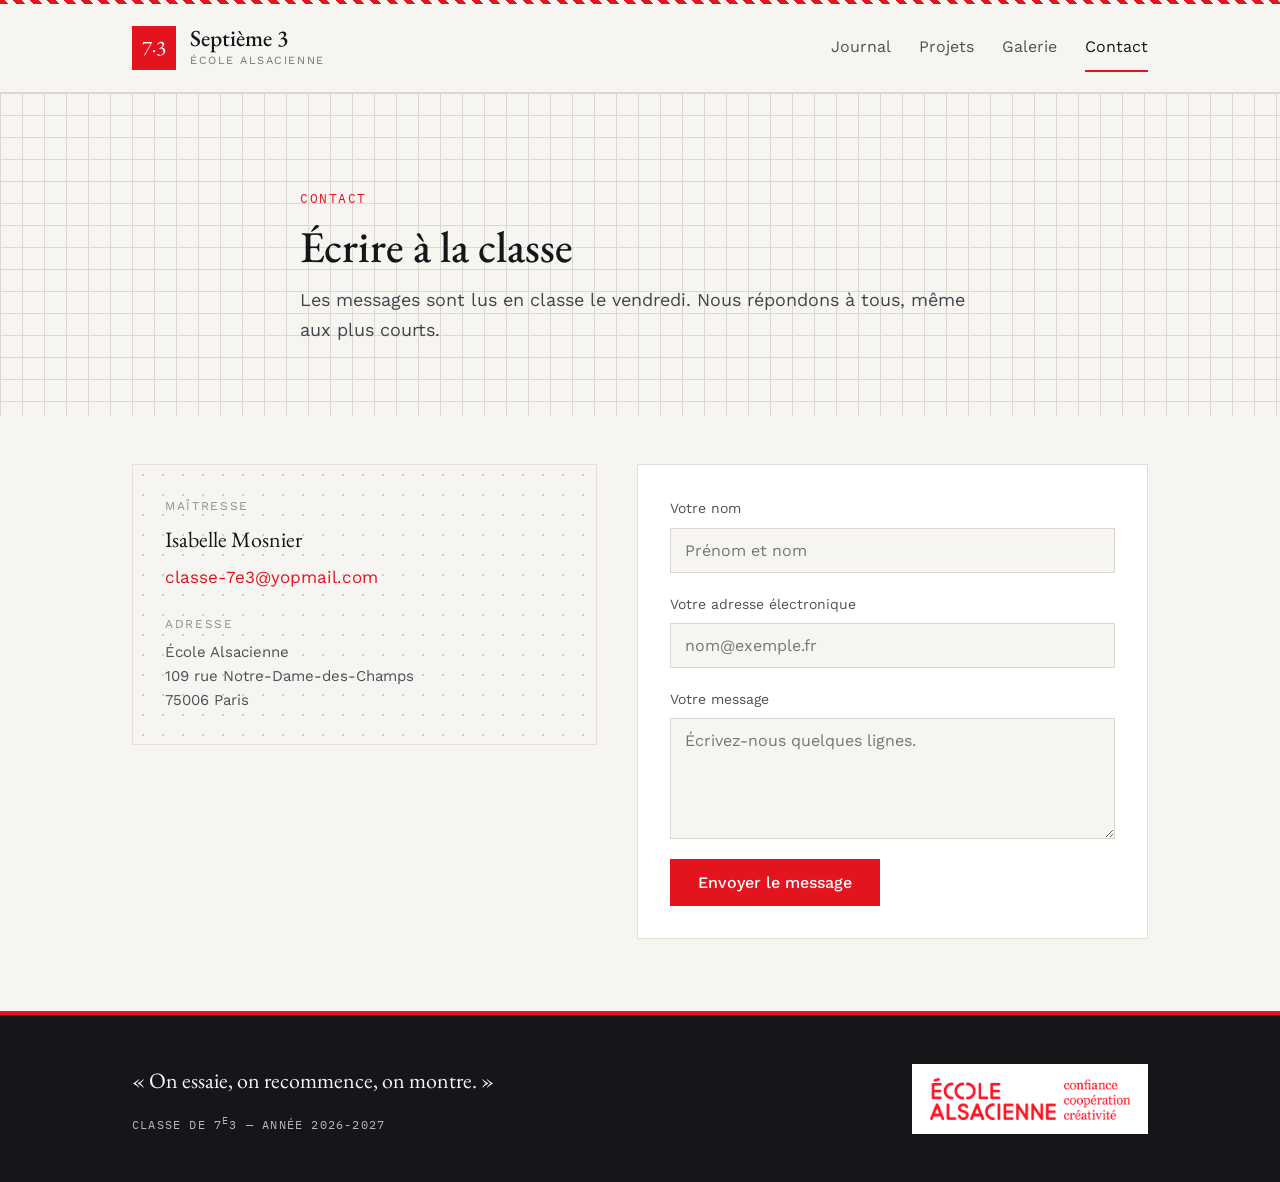
==== contact.html @ 688a780b "Implement class site following the 7e3 brand guidelines Static HTML/CSS/JS site (Journal, Projets, G" ====
<!DOCTYPE html>
<html lang="fr">
<head>
<meta charset="utf-8">
<meta name="viewport" content="width=device-width, initial-scale=1">
<title>Septième 3 — Contact</title>
<meta name="description" content="Écrire à la classe de 7e3, École Alsacienne.">
<link rel="icon" href="favicon.svg" type="image/svg+xml">
<link rel="preconnect" href="https://fonts.googleapis.com">
<link rel="preconnect" href="https://fonts.gstatic.com" crossorigin>
<link href="https://fonts.googleapis.com/css2?family=EB+Garamond:ital,wght@0,400;0,500;0,600;1,400&family=Work+Sans:wght@300;400;500;600&family=IBM+Plex+Mono:wght@400;500&display=swap" rel="stylesheet">
<link rel="stylesheet" href="css/style.css">
</head>
<body>

<div class="top-band motif-rayures"></div>

<header class="site-header">
  <div class="container">
    <a class="brand" href="index.html">
      <div class="monogram">7·3</div>
      <div class="brand-text">
        <strong>Septième 3</strong>
        <span>École Alsacienne</span>
      </div>
    </a>
    <nav class="main-nav" aria-label="Navigation principale">
      <a href="index.html">Journal</a>
      <a href="projets.html">Projets</a>
      <a href="galerie.html">Galerie</a>
      <a href="contact.html" aria-current="page">Contact</a>
    </nav>
  </div>
</header>

<main>
  <div class="page-intro motif-quadrillage">
    <div class="container">
      <span class="eyebrow">Contact</span>
      <h1>Écrire à la classe</h1>
      <p>Les messages sont lus en classe le vendredi. Nous répondons à tous, même aux plus courts.</p>
    </div>
  </div>

  <div class="page-body container">
    <div class="contact-grid">
      <div class="contact-info motif-pois">
        <div class="contact-block">
          <span class="label">Maîtresse</span>
          <span class="name">Isabelle Mosnier</span>
          <a href="mailto:classe-7e3@yopmail.com">classe-7e3@yopmail.com</a>
        </div>
        <div class="contact-block">
          <span class="label">Adresse</span>
          <address>École Alsacienne<br>109 rue Notre-Dame-des-Champs<br>75006 Paris</address>
        </div>
      </div>

      <form class="contact-form" id="contact-form">
        <label for="nom">Votre nom
          <input type="text" id="nom" name="nom" placeholder="Prénom et nom" required>
        </label>
        <label for="email">Votre adresse électronique
          <input type="email" id="email" name="email" placeholder="nom@exemple.fr" required>
        </label>
        <label for="message">Votre message
          <textarea id="message" name="message" rows="5" placeholder="Écrivez-nous quelques lignes." required></textarea>
        </label>
        <button type="submit" class="btn">Envoyer le message</button>
        <span class="confirmation">Message reçu — nous le lisons vendredi.</span>
      </form>
    </div>
  </div>
</main>

<footer class="site-footer">
  <div class="container">
    <div class="motto">
      <span>« On essaie, on recommence, on montre. »</span>
      <span>Classe de 7<sup>e</sup>3 — année 2026-2027</span>
    </div>
    <div class="logo-plate">
      <img src="assets/logo-ecole-alsacienne.png" alt="École Alsacienne" width="200" height="41">
    </div>
  </div>
</footer>

<script src="js/main.js"></script>
</body>
</html>
---- css/style.css ----
/* Charte graphique 7e3 — valeurs écran (cf. Charte 7e3, page "Le site") */
:root {
  --rouge: #E4141E;
  --rouge-hover: #B00F17;
  --encre: #14161A;
  --craie: #F7F5F1;
  --ardoise: #6E7278;
  --texte: #41454C;
  --texte-secondaire: #4C5157;
  --texte-discret: #8B8F95;
  --bordure: #DCD8D0;
  --bordure-carte: #E4E0D8;
}

* { box-sizing: border-box; }

html, body {
  margin: 0;
  min-height: 100vh;
  background: var(--craie);
  color: var(--encre);
  font-family: 'Work Sans', sans-serif;
  font-size: 17px;
  line-height: 1.6;
}

body {
  display: flex;
  flex-direction: column;
}

img { max-width: 100%; }

a {
  color: var(--rouge);
  text-decoration: none;
}
a:hover {
  color: var(--rouge-hover);
  text-decoration: underline;
}

.container {
  max-width: 1080px;
  margin: 0 auto;
  padding: 0 32px;
  width: 100%;
}

.eyebrow {
  font-family: 'IBM Plex Mono', monospace;
  font-size: 13px;
  letter-spacing: .12em;
  text-transform: uppercase;
  color: var(--rouge);
}

/* Motifs de la charte, utilisés comme bandeaux ou fonds calmes */

.motif-rayures {
  background: repeating-linear-gradient(45deg, var(--rouge) 0 6px, var(--craie) 6px 12px);
}

.motif-pois {
  background-color: var(--craie);
  background-image: radial-gradient(rgba(20, 22, 26, .18) 1.1px, transparent 1.1px);
  background-size: 20px 20px;
}

.motif-quadrillage {
  background-color: var(--craie);
  background-image:
    linear-gradient(var(--bordure) 1px, transparent 1px),
    linear-gradient(90deg, var(--bordure) 1px, transparent 1px);
  background-size: 22px 22px;
}

.placeholder-photo {
  background: repeating-linear-gradient(135deg, #EDEAE3 0 8px, #F3F0EA 8px 16px);
  border: 1px solid var(--bordure);
}

/* Bandeau de signature, en haut de chaque page */

.top-band {
  height: 4px;
}

/* En-tête / navigation */

.site-header {
  border-bottom: 1px solid var(--bordure);
  background: var(--craie);
}

.site-header .container {
  padding-top: 20px;
  padding-bottom: 20px;
  display: flex;
  align-items: center;
  justify-content: space-between;
  gap: 32px;
  flex-wrap: wrap;
}

.brand {
  display: flex;
  align-items: center;
  gap: 14px;
  text-decoration: none;
  color: var(--encre);
}
.brand:hover { text-decoration: none; }

.monogram {
  flex: none;
  width: 44px;
  height: 44px;
  background: var(--rouge);
  color: #FFFFFF;
  display: flex;
  align-items: center;
  justify-content: center;
  font-family: 'EB Garamond', serif;
  font-size: 21px;
}

.brand-text {
  display: flex;
  flex-direction: column;
}
.brand-text strong {
  font-family: 'EB Garamond', serif;
  font-weight: 500;
  font-size: 23px;
  line-height: 1.1;
}
.brand-text span {
  font-size: 11px;
  letter-spacing: .14em;
  text-transform: uppercase;
  color: var(--ardoise);
}

.main-nav {
  display: flex;
  gap: 28px;
  align-items: center;
}

.main-nav a {
  font-size: 16px;
  color: var(--texte-secondaire);
  padding: 10px 0;
  border-bottom: 2px solid transparent;
  text-decoration: none;
  min-height: 44px;
  display: flex;
  align-items: center;
}
.main-nav a:hover { color: var(--encre); text-decoration: none; }
.main-nav a[aria-current="page"] {
  color: var(--encre);
  border-bottom-color: var(--rouge);
}

main { flex: 1; }

.btn {
  display: inline-flex;
  align-items: center;
  align-self: flex-start;
  background: var(--rouge);
  color: #FFFFFF;
  padding: 14px 28px;
  font-family: 'Work Sans', sans-serif;
  font-size: 16px;
  font-weight: 500;
  text-decoration: none;
  border: 0;
  cursor: pointer;
  min-height: 44px;
}
.btn:hover { background: var(--rouge-hover); color: #FFFFFF; text-decoration: none; }

/* Intro de page : titre posé sur un fond calme (quadrillage), jamais sous un paragraphe entier */

.page-intro {
  padding: 56px 32px 40px;
}
.page-intro .container {
  padding: 40px 0 32px;
  display: flex;
  flex-direction: column;
  gap: 14px;
  max-width: 680px;
}
.page-intro h1 {
  margin: 0;
  font-family: 'EB Garamond', serif;
  font-weight: 500;
  font-size: 44px;
  line-height: 1.08;
  text-wrap: balance;
}
.page-intro p {
  margin: 0;
  font-size: 18px;
  line-height: 1.65;
  color: var(--texte);
  text-wrap: pretty;
}

.page-body {
  padding: 48px 32px 72px;
}

/* Journal : liste chronologique d'articles */

.entry-list {
  display: flex;
  flex-direction: column;
  gap: 24px;
  max-width: 760px;
}
.entry {
  border: 1px solid var(--bordure-carte);
  background: #FFFFFF;
  padding: 28px 32px;
  display: flex;
  flex-direction: column;
  gap: 10px;
}
.entry .date {
  font-family: 'IBM Plex Mono', monospace;
  font-size: 12px;
  letter-spacing: .1em;
  text-transform: uppercase;
  color: var(--texte-discret);
}
.entry h2 {
  margin: 0;
  font-family: 'EB Garamond', serif;
  font-weight: 500;
  font-size: 26px;
  line-height: 1.2;
}
.entry p {
  margin: 0;
  font-size: 16px;
  line-height: 1.65;
  color: var(--texte-secondaire);
}
.entry .read-more {
  align-self: flex-start;
  font-size: 15px;
  font-weight: 500;
  margin-top: 4px;
}

/* Section valeurs (contenu de la charte) */

.values {
  background: var(--encre);
  color: var(--craie);
  margin-top: 64px;
}
.values .container {
  padding: 56px 32px;
  display: grid;
  grid-template-columns: repeat(3, 1fr);
  gap: 40px;
}
.value {
  display: flex;
  flex-direction: column;
  gap: 10px;
  border-top: 3px solid var(--rouge);
  padding-top: 20px;
}
.value .num {
  font-family: 'IBM Plex Mono', monospace;
  font-size: 13px;
  color: var(--rouge);
}
.value h3 {
  margin: 0;
  font-family: 'EB Garamond', serif;
  font-weight: 500;
  font-size: 24px;
}
.value p {
  margin: 0;
  font-size: 15px;
  line-height: 1.65;
  color: rgba(247, 245, 241, .72);
}

/* Projets : cartes par trimestre */

.project-grid {
  display: grid;
  grid-template-columns: repeat(3, 1fr);
  gap: 24px;
}
.project-card {
  border: 1px solid var(--bordure-carte);
  background: #FFFFFF;
  display: flex;
  flex-direction: column;
}
.project-card .thumb {
  aspect-ratio: 4/3;
}
.project-card .body {
  padding: 24px;
  display: flex;
  flex-direction: column;
  gap: 10px;
}
.project-card .term {
  font-family: 'IBM Plex Mono', monospace;
  font-size: 12px;
  letter-spacing: .1em;
  text-transform: uppercase;
  color: var(--rouge);
}
.project-card h2 {
  margin: 0;
  font-family: 'EB Garamond', serif;
  font-weight: 500;
  font-size: 24px;
  line-height: 1.2;
}
.project-card p {
  margin: 0;
  font-size: 15px;
  line-height: 1.6;
  color: var(--texte-secondaire);
}
.project-card .subjects {
  font-size: 13px;
  color: var(--ardoise);
  border-top: 1px solid var(--bordure);
  padding-top: 10px;
  margin-top: 4px;
}

/* Galerie : grille uniforme, légendes sous chaque vignette */

.gallery-grid {
  display: grid;
  grid-template-columns: repeat(3, 1fr);
  gap: 24px 20px;
}
.gallery-item {
  display: flex;
  flex-direction: column;
  gap: 8px;
}
.gallery-item .tile {
  aspect-ratio: 4/3;
}
.gallery-item .caption {
  font-family: 'IBM Plex Mono', monospace;
  font-size: 12.5px;
  color: var(--texte-discret);
}

/* Contact */

.contact-grid {
  display: grid;
  grid-template-columns: 1fr 1.1fr;
  gap: 40px;
  align-items: start;
}

.contact-info {
  border: 1px solid var(--bordure-carte);
  padding: 32px;
  display: flex;
  flex-direction: column;
  gap: 24px;
}
.contact-block {
  display: flex;
  flex-direction: column;
  gap: 6px;
}
.contact-block .label {
  font-size: 12px;
  letter-spacing: .14em;
  text-transform: uppercase;
  color: var(--texte-discret);
}
.contact-block .name {
  font-family: 'EB Garamond', serif;
  font-size: 22px;
}
.contact-block address {
  font-style: normal;
  font-size: 15px;
  line-height: 1.6;
  color: var(--texte-secondaire);
}

.contact-form {
  background: #FFFFFF;
  border: 1px solid var(--bordure-carte);
  padding: 32px;
  display: flex;
  flex-direction: column;
  gap: 20px;
}
.contact-form label {
  display: flex;
  flex-direction: column;
  gap: 8px;
  font-size: 14px;
  color: var(--texte-secondaire);
}
.contact-form input,
.contact-form textarea {
  font-family: 'Work Sans', sans-serif;
  font-size: 16px;
  padding: 12px 14px;
  border: 1px solid var(--bordure);
  background: var(--craie);
  color: var(--encre);
  min-height: 44px;
}
.contact-form textarea { resize: vertical; }
.contact-form .confirmation {
  font-family: 'IBM Plex Mono', monospace;
  font-size: 13px;
  color: var(--rouge);
  display: none;
}
.contact-form.is-sent .confirmation { display: block; }

/* Pied de page */

.site-footer {
  background: var(--encre);
  color: rgba(247, 245, 241, .72);
  border-top: 4px solid var(--rouge);
}
.site-footer .container {
  padding: 48px 32px;
  display: flex;
  align-items: flex-end;
  justify-content: space-between;
  gap: 40px;
  flex-wrap: wrap;
}
.site-footer .motto {
  display: flex;
  flex-direction: column;
  gap: 14px;
}
.site-footer .motto span:first-child {
  font-family: 'EB Garamond', serif;
  font-size: 22px;
  color: var(--craie);
}
.site-footer .motto span:last-child {
  font-family: 'IBM Plex Mono', monospace;
  font-size: 12px;
  letter-spacing: .1em;
  text-transform: uppercase;
}
.site-footer .logo-plate {
  background: #FFFFFF;
  padding: 14px 18px;
}
.site-footer .logo-plate img {
  width: 200px;
  height: auto;
  display: block;
}

/* Responsive */

@media (max-width: 860px) {
  .values .container { grid-template-columns: 1fr; gap: 28px; }
  .project-grid { grid-template-columns: 1fr; }
  .gallery-grid { grid-template-columns: repeat(2, 1fr); }
  .contact-grid { grid-template-columns: 1fr; }
  .main-nav { gap: 18px; }
  .page-intro h1 { font-size: 36px; }
}

@media (max-width: 480px) {
  .gallery-grid { grid-template-columns: 1fr; }
  .entry { padding: 22px; }
}
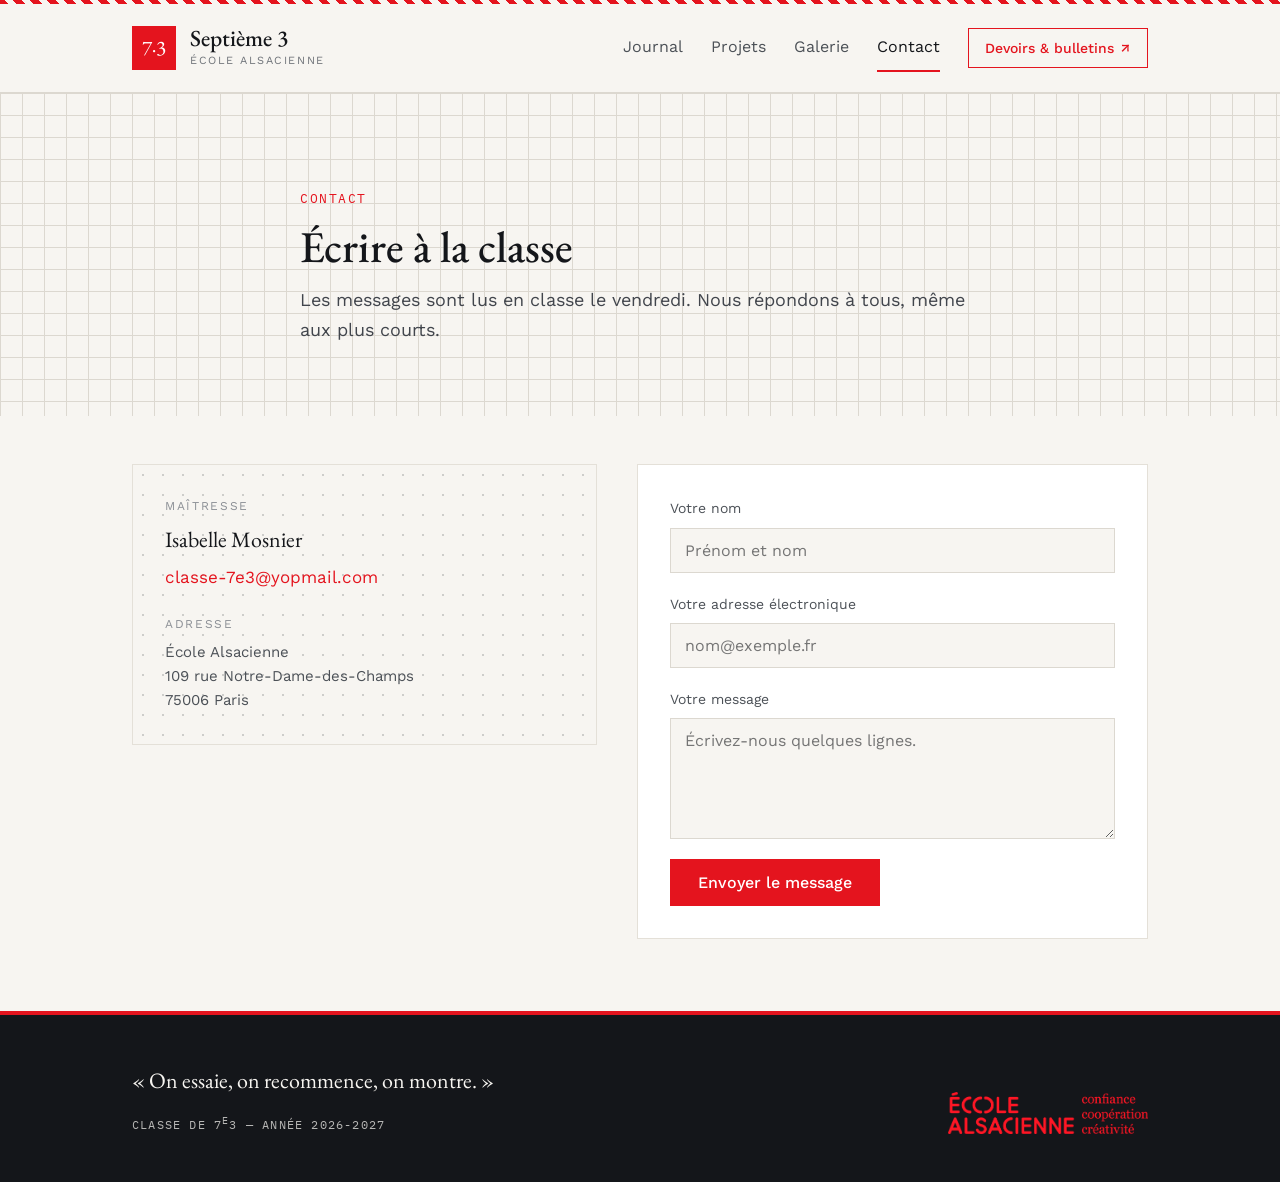
==== commit 54e39c57: "Add a link to maclasse-ea.vercel.app in the header Devoirs and bulletins live on a separate site; ad" ====
--- a/contact.html
+++ b/contact.html
@@ -24,12 +24,15 @@
         <span>École Alsacienne</span>
       </div>
     </a>
-    <nav class="main-nav" aria-label="Navigation principale">
-      <a href="index.html">Journal</a>
-      <a href="projets.html">Projets</a>
-      <a href="galerie.html">Galerie</a>
-      <a href="contact.html" aria-current="page">Contact</a>
-    </nav>
+    <div class="header-actions">
+      <nav class="main-nav" aria-label="Navigation principale">
+        <a href="index.html">Journal</a>
+        <a href="projets.html">Projets</a>
+        <a href="galerie.html">Galerie</a>
+        <a href="contact.html" aria-current="page">Contact</a>
+      </nav>
+      <a class="external-link" href="https://maclasse-ea.vercel.app" target="_blank" rel="noopener">Devoirs &amp; bulletins <span aria-hidden="true">↗</span></a>
+    </div>
   </div>
 </header>
 
@@ -56,7 +59,7 @@
         </div>
       </div>
 
-      <form class="contact-form" id="contact-form">
+      <form class="contact-form" id="contact-form" data-mailto="classe-7e3@yopmail.com">
         <label for="nom">Votre nom
           <input type="text" id="nom" name="nom" placeholder="Prénom et nom" required>
         </label>
@@ -67,7 +70,7 @@
           <textarea id="message" name="message" rows="5" placeholder="Écrivez-nous quelques lignes." required></textarea>
         </label>
         <button type="submit" class="btn">Envoyer le message</button>
-        <span class="confirmation">Message reçu — nous le lisons vendredi.</span>
+        <span class="confirmation">Votre logiciel de messagerie va s'ouvrir avec le message prêt à envoyer.</span>
       </form>
     </div>
   </div>
--- a/css/style.css
+++ b/css/style.css
@@ -142,10 +142,36 @@
   color: var(--ardoise);
 }
 
+.header-actions {
+  display: flex;
+  align-items: center;
+  gap: 28px;
+  flex-wrap: wrap;
+}
+
 .main-nav {
   display: flex;
   gap: 28px;
   align-items: center;
+}
+
+.external-link {
+  display: inline-flex;
+  align-items: center;
+  gap: 6px;
+  font-family: 'Work Sans', sans-serif;
+  font-size: 14px;
+  font-weight: 500;
+  color: var(--rouge);
+  border: 1px solid var(--rouge);
+  padding: 0 16px;
+  min-height: 40px;
+  white-space: nowrap;
+}
+.external-link:hover {
+  background: var(--rouge);
+  color: #FFFFFF;
+  text-decoration: none;
 }
 
 .main-nav a {
@@ -470,10 +496,6 @@
   letter-spacing: .1em;
   text-transform: uppercase;
 }
-.site-footer .logo-plate {
-  background: #FFFFFF;
-  padding: 14px 18px;
-}
 .site-footer .logo-plate img {
   width: 200px;
   height: auto;
@@ -488,6 +510,7 @@
   .gallery-grid { grid-template-columns: repeat(2, 1fr); }
   .contact-grid { grid-template-columns: 1fr; }
   .main-nav { gap: 18px; }
+  .header-actions { gap: 16px; }
   .page-intro h1 { font-size: 36px; }
 }
 
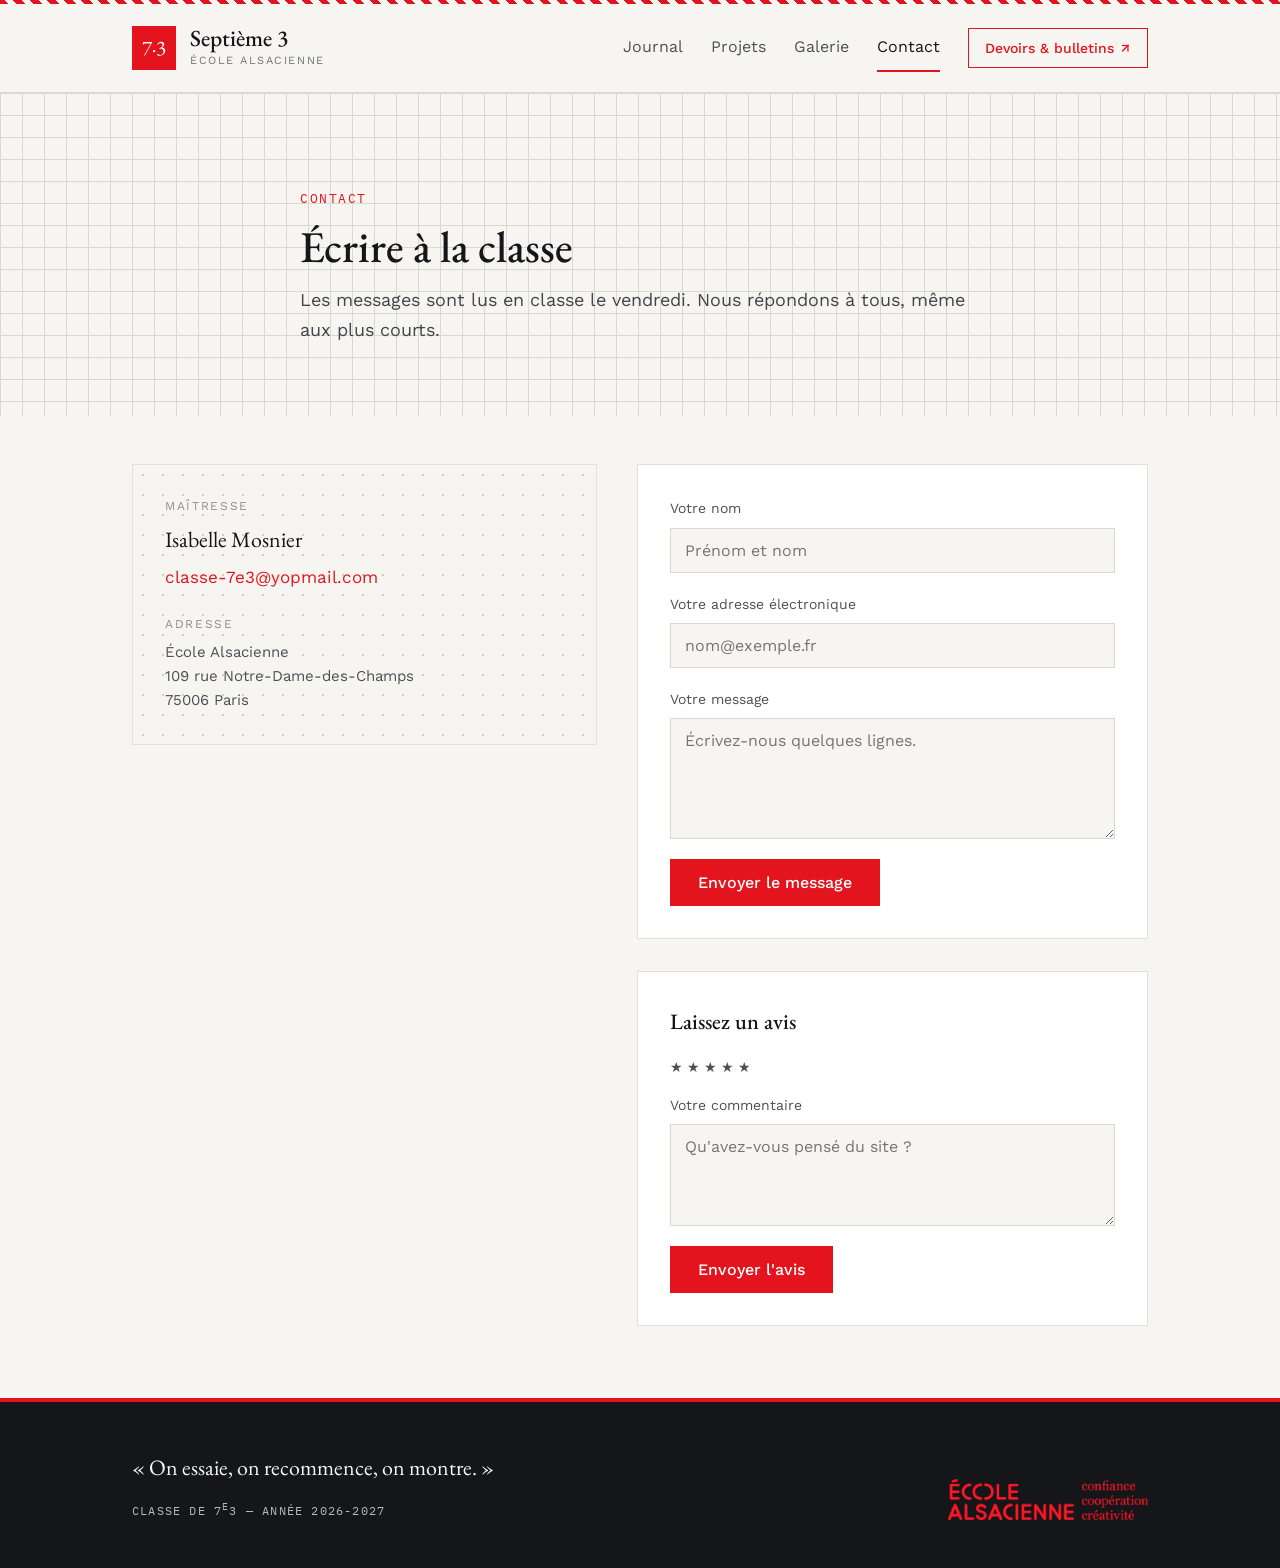
==== commit bb189cb5: "Add a star-rating review form to the Contact page A second mailto-based form under the existing cont" ====
--- a/contact.html
+++ b/contact.html
@@ -59,19 +59,38 @@
         </div>
       </div>
 
-      <form class="contact-form" id="contact-form" data-mailto="classe-7e3@yopmail.com">
-        <label for="nom">Votre nom
-          <input type="text" id="nom" name="nom" placeholder="Prénom et nom" required>
-        </label>
-        <label for="email">Votre adresse électronique
-          <input type="email" id="email" name="email" placeholder="nom@exemple.fr" required>
-        </label>
-        <label for="message">Votre message
-          <textarea id="message" name="message" rows="5" placeholder="Écrivez-nous quelques lignes." required></textarea>
-        </label>
-        <button type="submit" class="btn">Envoyer le message</button>
-        <span class="confirmation">Votre logiciel de messagerie va s'ouvrir avec le message prêt à envoyer.</span>
-      </form>
+      <div class="contact-column">
+        <form class="contact-form" id="contact-form" data-mailto="classe-7e3@yopmail.com">
+          <label for="nom">Votre nom
+            <input type="text" id="nom" name="nom" placeholder="Prénom et nom" required>
+          </label>
+          <label for="email">Votre adresse électronique
+            <input type="email" id="email" name="email" placeholder="nom@exemple.fr" required>
+          </label>
+          <label for="message">Votre message
+            <textarea id="message" name="message" rows="5" placeholder="Écrivez-nous quelques lignes." required></textarea>
+          </label>
+          <button type="submit" class="btn">Envoyer le message</button>
+          <span class="confirmation">Votre logiciel de messagerie va s'ouvrir avec le message prêt à envoyer.</span>
+        </form>
+
+        <form class="contact-form" id="review-form" data-mailto="classe-7e3@yopmail.com">
+          <h2 class="review-title">Laissez un avis</h2>
+          <fieldset class="star-rating">
+            <legend>Votre note</legend>
+            <input type="radio" id="etoile-5" name="note" value="5" required><label for="etoile-5" title="5 étoiles">★</label>
+            <input type="radio" id="etoile-4" name="note" value="4" required><label for="etoile-4" title="4 étoiles">★</label>
+            <input type="radio" id="etoile-3" name="note" value="3" required><label for="etoile-3" title="3 étoiles">★</label>
+            <input type="radio" id="etoile-2" name="note" value="2" required><label for="etoile-2" title="2 étoiles">★</label>
+            <input type="radio" id="etoile-1" name="note" value="1" required><label for="etoile-1" title="1 étoile">★</label>
+          </fieldset>
+          <label for="avis-commentaire">Votre commentaire
+            <textarea id="avis-commentaire" name="commentaire" rows="4" placeholder="Qu'avez-vous pensé du site ?"></textarea>
+          </label>
+          <button type="submit" class="btn">Envoyer l'avis</button>
+          <span class="confirmation">Votre logiciel de messagerie va s'ouvrir avec l'avis prêt à envoyer.</span>
+        </form>
+      </div>
     </div>
   </div>
 </main>
--- a/css/style.css
+++ b/css/style.css
@@ -431,6 +431,12 @@
   color: var(--texte-secondaire);
 }
 
+.contact-column {
+  display: flex;
+  flex-direction: column;
+  gap: 32px;
+}
+
 .contact-form {
   background: #FFFFFF;
   border: 1px solid var(--bordure-carte);
@@ -438,6 +444,50 @@
   display: flex;
   flex-direction: column;
   gap: 20px;
+}
+.review-title {
+  margin: 0;
+  font-family: 'EB Garamond', serif;
+  font-weight: 500;
+  font-size: 22px;
+}
+
+.star-rating {
+  border: 0;
+  margin: 0;
+  padding: 0;
+  display: flex;
+  flex-direction: row-reverse;
+  justify-content: flex-end;
+  gap: 4px;
+}
+.star-rating legend {
+  position: absolute;
+  width: 1px;
+  height: 1px;
+  overflow: hidden;
+  clip: rect(0 0 0 0);
+}
+.star-rating input {
+  position: absolute;
+  opacity: 0;
+  width: 1px;
+  height: 1px;
+}
+.star-rating label {
+  font-size: 32px;
+  line-height: 1;
+  color: var(--bordure);
+  cursor: pointer;
+}
+.star-rating input:checked ~ label,
+.star-rating label:hover,
+.star-rating label:hover ~ label {
+  color: var(--rouge);
+}
+.star-rating input:focus-visible + label {
+  outline: 2px solid var(--rouge);
+  outline-offset: 2px;
 }
 .contact-form label {
   display: flex;
